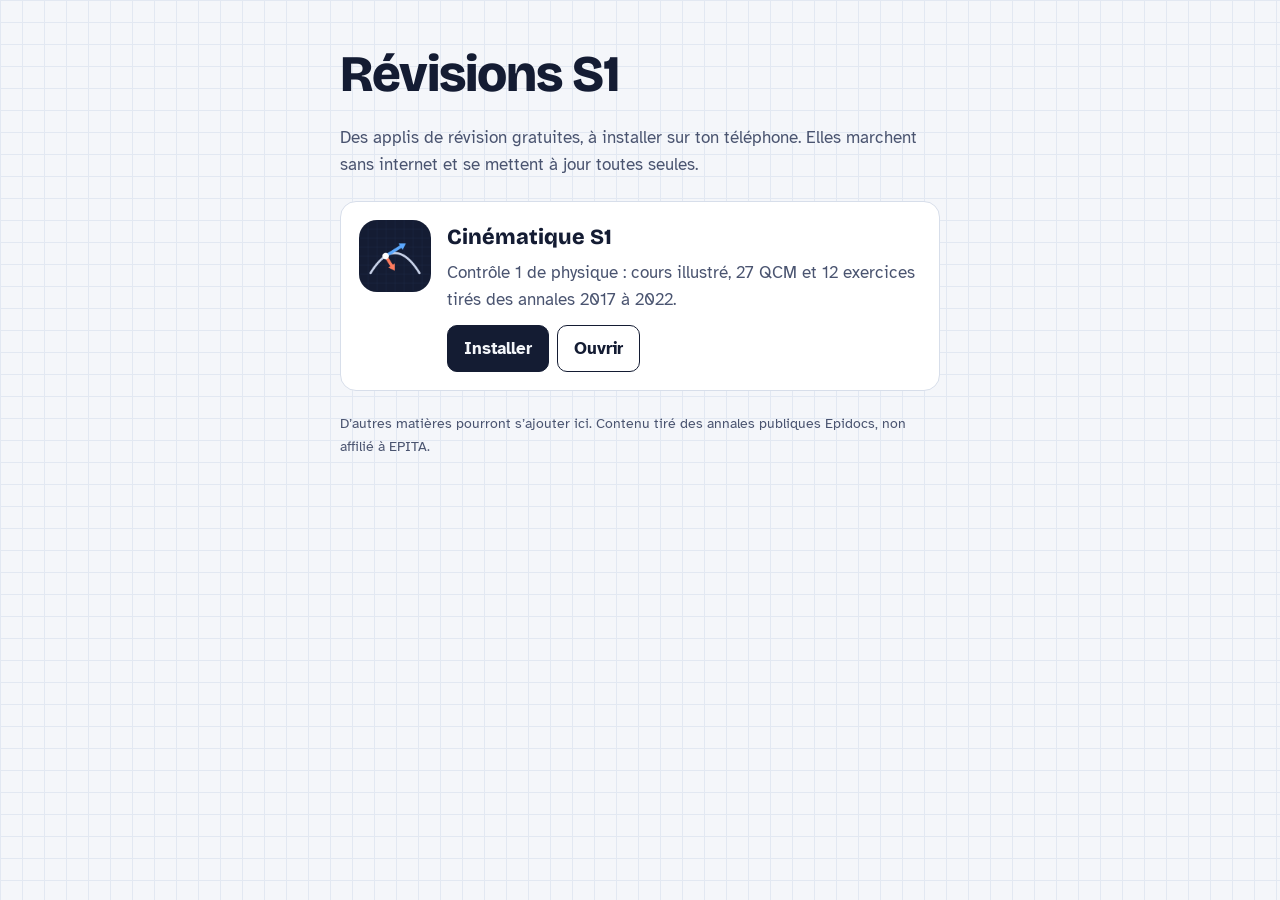
==== index.html @ 7e8057f8 "Première version de l'appli Cinématique S1" ====
<!doctype html>
<html lang="fr">
<head>
<meta charset="utf-8">
<meta name="viewport" content="width=device-width, initial-scale=1, viewport-fit=cover">
<title>Révisions S1</title>
<meta name="description" content="Applis de révision gratuites et installables pour le S1 : cours, QCM et annales corrigées.">
<link rel="icon" href="cinematique-s1/icons/favicon-64.png" type="image/png">
<link rel="apple-touch-icon" href="cinematique-s1/icons/apple-touch-icon.png">
<link rel="preconnect" href="https://fonts.googleapis.com">
<link rel="preconnect" href="https://fonts.gstatic.com" crossorigin>
<link rel="stylesheet" href="https://fonts.googleapis.com/css2?family=Atkinson+Hyperlegible:ital,wght@0,400;0,700;1,400&family=Bricolage+Grotesque:opsz,wght@12..96,600;12..96,800&family=JetBrains+Mono:wght@500;700&display=swap">
<style>
/* Accueil : une liste courte d'applis, chacune avec son bouton d'installation. */
:root {
  --paper: #F4F6FA; --card: #FFFFFF; --ink: #141C33; --ink-2: #4A5470; --rule: #D7DEEA; --grid: #E2E8F2;
  --f-disp: "Bricolage Grotesque", "Avenir Next", "Segoe UI", system-ui, sans-serif;
  --f-body: "Atkinson Hyperlegible", "Segoe UI", system-ui, -apple-system, sans-serif;
}
@media (prefers-color-scheme: dark) {
  :root:not([data-theme="light"]) { --paper: #0D1220; --card: #151C2D; --ink: #E8ECF5; --ink-2: #A8B2C8; --rule: #283249; --grid: #182033; color-scheme: dark; }
}
:root[data-theme="dark"] { --paper: #0D1220; --card: #151C2D; --ink: #E8ECF5; --ink-2: #A8B2C8; --rule: #283249; --grid: #182033; color-scheme: dark; }
* { box-sizing: border-box; }
body {
  margin: 0; background-color: var(--paper); color: var(--ink); font: 17px/1.6 var(--f-body);
  background-image: linear-gradient(var(--grid) 1px, transparent 1px), linear-gradient(90deg, var(--grid) 1px, transparent 1px);
  background-size: 22px 22px;
}
main { max-width: 40rem; margin: 0 auto; padding-inline: 20px; padding-block: calc(48px + env(safe-area-inset-top, 0px)) calc(48px + env(safe-area-inset-bottom, 0px)); display: grid; gap: 22px; }
h1 { font-family: var(--f-disp); font-weight: 800; font-size: clamp(2.2rem, 8vw, 3.2rem); line-height: 1.05; margin: 0; letter-spacing: -0.02em; }
.lede { color: var(--ink-2); margin: 0; font-size: 1.08rem; }
.app { background: var(--card); border: 1px solid var(--rule); border-radius: 16px; padding: 18px; display: grid; grid-template-columns: 72px minmax(0, 1fr); gap: 16px; align-items: start; }
.app img { width: 72px; height: 72px; border-radius: 18px; }
.app h2 { font-family: var(--f-disp); font-weight: 800; font-size: 1.35rem; margin: 0; }
.app p { margin: 4px 0 12px; color: var(--ink-2); }
.row { display: flex; flex-wrap: wrap; gap: 8px; }
.btn { display: inline-flex; align-items: center; background: var(--ink); color: var(--paper); border: 1.5px solid var(--ink); border-radius: 10px; padding: 9px 16px; font-weight: 700; text-decoration: none; }
.btn.ghost { background: transparent; color: var(--ink); }
.btn:hover { filter: brightness(1.12); }
:focus-visible { outline: 3px solid #1262D2; outline-offset: 2px; border-radius: 6px; }
.small { font-size: 0.88rem; color: var(--ink-2); margin: 0; }
</style>
</head>
<body>
<main>
  <h1>Révisions S1</h1>
  <p class="lede">Des applis de révision gratuites, à installer sur ton téléphone. Elles marchent sans internet et se mettent à jour toutes seules.</p>
  <article class="app">
    <img src="cinematique-s1/icons/icon-192.png" alt="" width="72" height="72">
    <div>
      <h2>Cinématique S1</h2>
      <p>Contrôle 1 de physique : cours illustré, 27 QCM et 12 exercices tirés des annales 2017 à 2022.</p>
      <div class="row">
        <a class="btn" href="cinematique-s1/installer.html">Installer</a>
        <a class="btn ghost" href="cinematique-s1/">Ouvrir</a>
      </div>
    </div>
  </article>
  <p class="small">D’autres matières pourront s’ajouter ici. Contenu tiré des annales publiques Epidocs, non affilié à EPITA.</p>
</main>
</body>
</html>
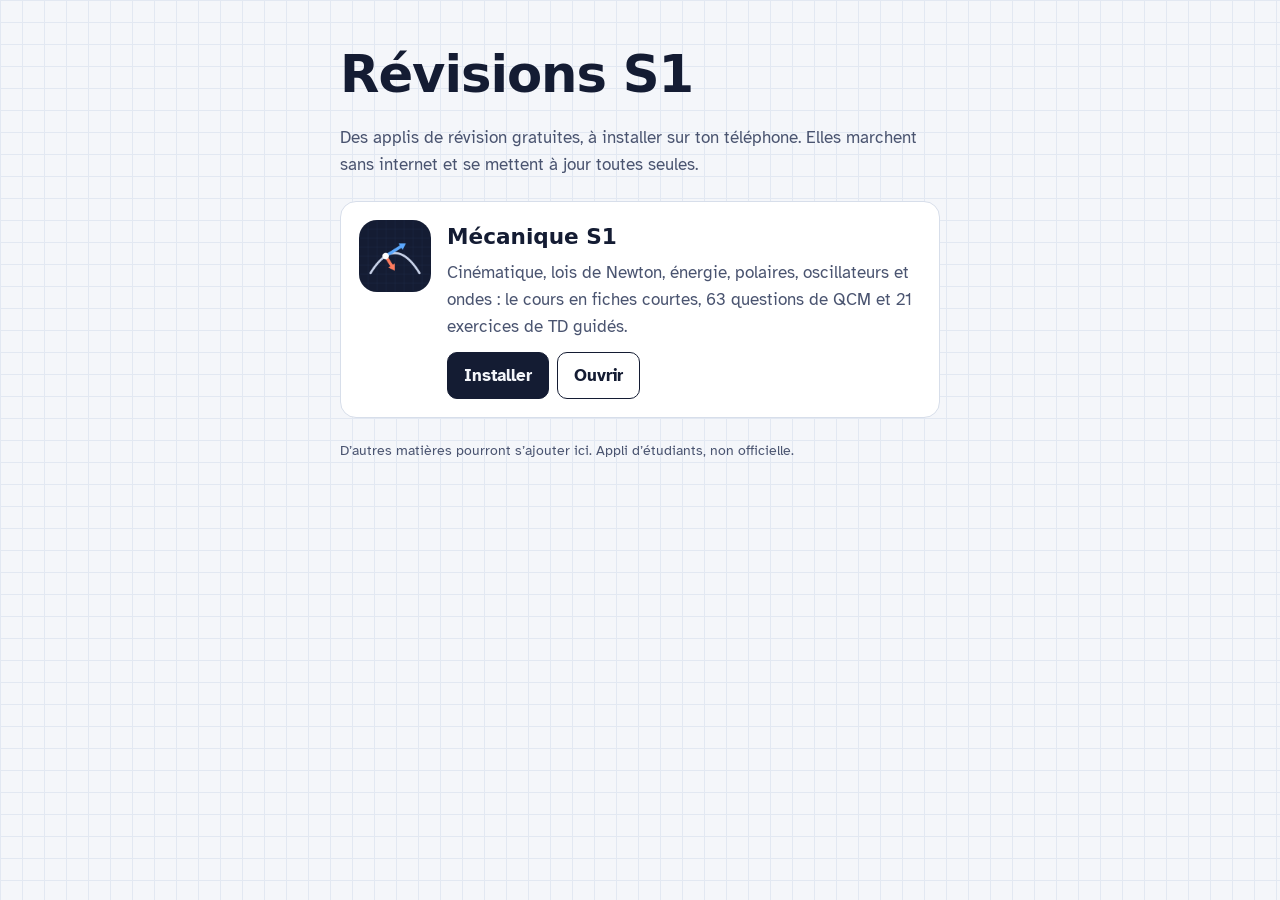
==== commit f8186d57: "Refonte : contenu tiré du cours et des TD de mécanique S1, interface en écrans courts" ====
--- a/index.html
+++ b/index.html
@@ -9,7 +9,7 @@
 <link rel="apple-touch-icon" href="cinematique-s1/icons/apple-touch-icon.png">
 <link rel="preconnect" href="https://fonts.googleapis.com">
 <link rel="preconnect" href="https://fonts.gstatic.com" crossorigin>
-<link rel="stylesheet" href="https://fonts.googleapis.com/css2?family=Atkinson+Hyperlegible:ital,wght@0,400;0,700;1,400&family=Bricolage+Grotesque:opsz,wght@12..96,600;12..96,800&family=JetBrains+Mono:wght@500;700&display=swap">
+<link rel="stylesheet" href="https://fonts.googleapis.com/css2?family=Atkinson+Hyperlegible:ital,wght@0,400;0,700;1,400&display=swap">
 <style>
 /* Accueil : une liste courte d'applis, chacune avec son bouton d'installation. */
 :root {
@@ -49,15 +49,15 @@
   <article class="app">
     <img src="cinematique-s1/icons/icon-192.png" alt="" width="72" height="72">
     <div>
-      <h2>Cinématique S1</h2>
-      <p>Contrôle 1 de physique : cours illustré, 27 QCM et 12 exercices tirés des annales 2017 à 2022.</p>
+      <h2>Mécanique S1</h2>
+      <p>Cinématique, lois de Newton, énergie, polaires, oscillateurs et ondes : le cours en fiches courtes, 63 questions de QCM et 21 exercices de TD guidés.</p>
       <div class="row">
         <a class="btn" href="cinematique-s1/installer.html">Installer</a>
         <a class="btn ghost" href="cinematique-s1/">Ouvrir</a>
       </div>
     </div>
   </article>
-  <p class="small">D’autres matières pourront s’ajouter ici. Contenu tiré des annales publiques Epidocs, non affilié à EPITA.</p>
+  <p class="small">D’autres matières pourront s’ajouter ici. Appli d’étudiants, non officielle.</p>
 </main>
 </body>
 </html>
